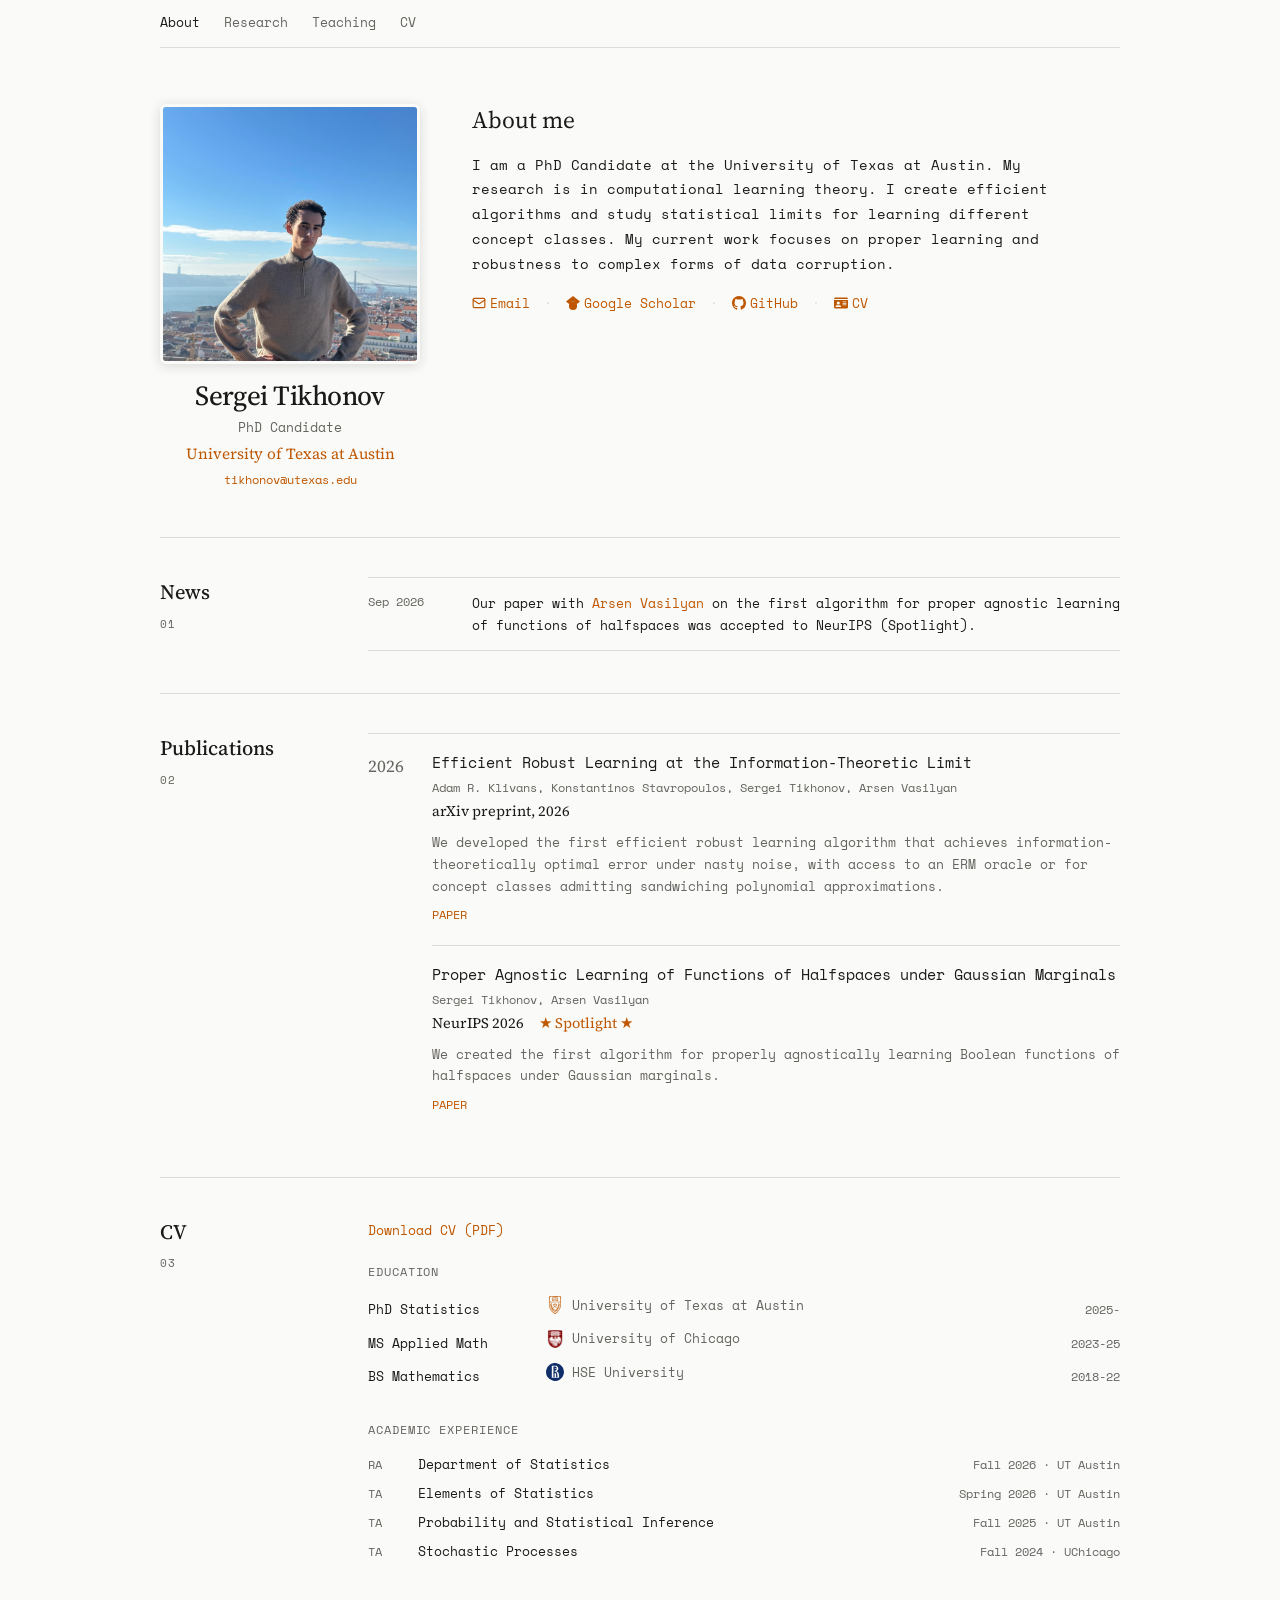
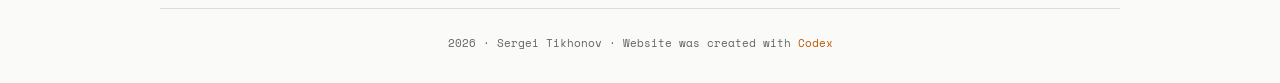
==== index.html @ 5e5179f5 "Add files via upload" ====
<!doctype html>
<html lang="en">
<head>
  <meta charset="utf-8">
  <meta name="viewport" content="width=device-width, initial-scale=1">
  <meta name="description" content="Sergei Tikhonov — PhD Candidate at the University of Texas at Austin working in computational learning theory.">
  <meta name="theme-color" content="#fafaf8">
  <title>Sergei Tikhonov</title>
  <link rel="icon" href="favicon.svg?v=6" type="image/svg+xml" sizes="any">
  <link rel="icon" href="favicon-32.png?v=6" type="image/png" sizes="32x32">
  <link rel="icon" href="favicon-512.png?v=6" type="image/png" sizes="512x512">
  <link rel="apple-touch-icon" href="apple-touch-icon.png?v=6" sizes="180x180">

  <!--
    Before publishing:
    1. Put your photo next to this file and name it portrait.jpg.
    2. Keep favicon.svg next to this file.
    3. Edit any text marked "Update this".
  -->

  <link rel="preconnect" href="https://fonts.googleapis.com">
  <link rel="preconnect" href="https://fonts.gstatic.com" crossorigin>
  <link href="https://fonts.googleapis.com/css2?family=Source+Serif+4:ital,opsz,wght@0,8..60,400;0,8..60,500;1,8..60,400&amp;family=Space+Mono:ital,wght@0,400;1,400&amp;display=swap" rel="stylesheet">

  <style>
    :root {
      color-scheme: light dark;
      --paper: light-dark(#fafaf8, #181816);
      --ink: light-dark(#1a1a1a, #efeee9);
      --muted: light-dark(#66645f, #aaa8a0);
      --orange: light-dark(#bf5700, #ec8b4e);
      --orange-hover: light-dark(#8f4100, #f2a06e);
      --rule: light-dark(#e0ddd8, #3c3b37);
      --photo: light-dark(#d9d6cf, #30312f);
    }

    * {
      box-sizing: border-box;
    }

    html {
      scroll-behavior: smooth;
    }

    body {
      margin: 0;
      overflow-x: hidden;
      background: var(--paper);
      color: var(--ink);
      font-family: "Space Mono", "Courier New", monospace;
      font-size: 15px;
      line-height: 1.6;
      -webkit-font-smoothing: antialiased;
    }

    a {
      color: var(--orange);
      text-decoration: none;
      text-underline-offset: 3px;
    }

    a:hover {
      color: var(--orange-hover);
    }

    a:focus-visible {
      outline: 2px solid var(--orange);
      outline-offset: 4px;
      border-radius: 2px;
    }

    .page {
      width: min(100%, 1008px);
      margin: 0 auto;
      padding: 0 24px;
    }

    .nav {
      display: flex;
      align-items: center;
      gap: 24px;
      min-height: 48px;
      border-bottom: 1px solid var(--rule);
      font-size: 0.8rem;
    }

    .nav-home {
      color: var(--ink);
    }

    .nav-links {
      display: flex;
      gap: 24px;
    }

    .nav-links a {
      color: var(--muted);
    }

    .nav-links a:hover {
      color: var(--orange);
    }

    .hero {
      display: grid;
      grid-template-columns: 264px minmax(0, 1fr);
      gap: 48px;
      align-items: start;
      padding: 56px 0 48px;
      border-bottom: 1px solid var(--rule);
    }

    .profile {
      width: 260px;
      text-align: center;
    }

    .portrait {
      position: relative;
      width: 260px;
      height: 260px;
      overflow: hidden;
      border: 3px solid var(--paper);
      border-radius: 6px;
      background:
        linear-gradient(145deg, transparent 0 55%, color-mix(in srgb, var(--orange) 22%, transparent) 56%),
        var(--photo);
      box-shadow: 0 2px 12px color-mix(in srgb, var(--ink) 15%, transparent);
    }

    .portrait img {
      position: absolute;
      inset: 0;
      z-index: 2;
      width: 100%;
      height: 100%;
      object-fit: cover;
    }

    .portrait-placeholder {
      position: absolute;
      inset: 0;
      display: grid;
      place-items: center;
      color: var(--muted);
      font-size: 0.7rem;
    }

    .profile h1,
    .section h2,
    .theme h3 {
      margin: 0;
      font-family: "Source Serif 4", Georgia, serif;
      font-weight: 500;
    }

    .profile h1 {
      margin-top: 15px;
      font-size: 1.72rem;
      line-height: 1.2;
      letter-spacing: -0.02em;
    }

    .subtitle {
      margin: 5px 0 0;
      color: var(--muted);
      font-size: 0.82rem;
    }

    .affiliation {
      margin: 4px 0 0;
      font-family: "Source Serif 4", Georgia, serif;
      font-size: 0.96rem;
      white-space: nowrap;
    }

    .email {
      margin: 4px 0 0;
      font-size: 0.72rem;
    }

    .statement {
      max-width: 600px;
      margin: 0;
      font-family: "Source Serif 4", Georgia, serif;
      font-size: 1.48rem;
      line-height: 1.38;
    }

    .bio {
      max-width: 620px;
      margin: 16px 0 0;
      font-size: 0.9rem;
      line-height: 1.72;
    }

    .contact {
      display: flex;
      flex-wrap: wrap;
      gap: 14px;
      align-items: center;
      margin-top: 16px;
      font-size: 0.82rem;
    }

    .contact a {
      display: inline-flex;
      gap: 4px;
      align-items: center;
    }

    .contact svg {
      width: 14px;
      height: 14px;
      flex-shrink: 0;
    }

    .separator {
      color: var(--rule);
    }

    .section {
      display: grid;
      grid-template-columns: 166px minmax(0, 1fr);
      gap: 42px;
      padding: 39px 0 42px;
      border-bottom: 1px solid var(--rule);
      scroll-margin-top: 18px;
    }

    .section-heading {
      padding-top: 1px;
    }

    .section h2 {
      font-size: 1.28rem;
      line-height: 1.45;
    }

    .section-index {
      display: block;
      margin-top: 7px;
      color: var(--muted);
      font-size: 0.7rem;
      letter-spacing: 0.08em;
    }

    .theme h3 {
      font-size: 1.14rem;
      line-height: 1.4;
    }

    .theme p {
      margin: 12px 0 0;
      font-size: 0.9rem;
      line-height: 1.72;
    }

    .news-list {
      border-top: 1px solid var(--rule);
    }

    .news-item {
      display: grid;
      grid-template-columns: 82px 1fr;
      gap: 22px;
      padding: 14px 0;
      border-bottom: 1px solid var(--rule);
      font-size: 0.84rem;
      line-height: 1.65;
    }

    .news-item time {
      color: var(--muted);
      font-size: 0.73rem;
      white-space: nowrap;
    }

    .year-group {
      display: grid;
      grid-template-columns: 64px 1fr;
      border-top: 1px solid var(--rule);
    }

    .year {
      margin: 0;
      padding-top: 19px;
      color: var(--muted);
      font-family: "Source Serif 4", Georgia, serif;
      font-size: 1.08rem;
      font-weight: 400;
    }

    .paper {
      padding: 18px 0 20px;
    }

    .year-papers {
      min-width: 0;
    }

    .year-papers .paper + .paper {
      border-top: 1px solid var(--rule);
    }

    .paper-title {
      margin: 0;
      font-size: 0.92rem;
      font-weight: 400;
      line-height: 1.48;
    }

    .paper-title a {
      color: var(--ink);
    }

    .paper-title a:hover {
      color: var(--orange);
    }

    .authors {
      margin: 4px 0 0;
      color: var(--muted);
      font-size: 0.78rem;
    }

    .venue {
      margin: 2px 0 0;
      font-family: "Source Serif 4", Georgia, serif;
      font-size: 0.91rem;
      font-style: normal;
    }

    .spotlight {
      display: inline-block;
      margin-left: 1em;
      color: var(--orange);
      white-space: nowrap;
    }

    .contribution {
      margin: 9px 0 0;
      color: var(--muted);
      font-size: 0.82rem;
      line-height: 1.65;
    }

    .paper-links {
      margin-top: 9px;
      font-size: 0.72rem;
      text-transform: uppercase;
    }

    .cv-group + .cv-group {
      margin-top: 30px;
    }

    .cv-download {
      display: inline-block;
      margin: 0 0 22px;
      font-size: 0.82rem;
    }

    .cv-subheading {
      margin: 0 0 10px;
      color: var(--muted);
      font-size: 0.72rem;
      font-weight: 400;
      letter-spacing: 0.08em;
      text-transform: uppercase;
    }

    .cv-row {
      display: grid;
      gap: 18px;
      align-items: baseline;
      padding: 4px 0;
      font-size: 0.82rem;
    }

    .cv-education {
      grid-template-columns: 160px minmax(0, 1fr) auto;
    }

    .institution {
      display: flex;
      align-items: center;
      min-width: 0;
      color: var(--muted);
    }

    .school-icon {
      width: 18px;
      height: 18px;
      flex: 0 0 18px;
      margin-right: 8px;
      object-fit: contain;
    }

    .cv-year,
    .cv-role,
    .cv-meta {
      color: var(--muted);
      font-size: 0.72rem;
      white-space: nowrap;
    }

    .cv-experience {
      grid-template-columns: 32px minmax(0, 1fr) 174px;
    }

    .cv-meta {
      text-align: right;
    }

    .cv-experience > span:nth-child(2) {
      white-space: nowrap;
    }

    .footer {
      padding: 25px 0 31px;
      color: var(--muted);
      font-size: 0.7rem;
      text-align: center;
    }

    .codex {
      color: var(--orange);
    }

    @media (max-width: 760px) {
      .nav-links {
        gap: 15px;
      }

      .hero {
        grid-template-columns: 234px minmax(0, 1fr);
        gap: 30px;
      }

      .profile,
      .portrait {
        width: 230px;
      }

      .portrait {
        height: 230px;
      }

      .section {
        grid-template-columns: 148px minmax(0, 1fr);
        gap: 30px;
      }

      .cv-experience {
        grid-template-columns: 32px minmax(0, 1fr);
        gap: 3px 18px;
      }

      .cv-experience .cv-meta {
        grid-column: 2;
        text-align: left;
      }
    }

    @media (max-width: 680px) {
      .cv-education {
        grid-template-columns: minmax(0, 1fr) auto;
        gap: 3px 18px;
      }

      .cv-education .institution {
        grid-column: 1;
      }

      .cv-education .cv-year {
        grid-column: 2;
        grid-row: 1;
      }
    }

    @media (max-width: 560px) {
      .page {
        padding: 0 18px;
      }

      .nav {
        gap: 14px;
        min-height: 44px;
      }

      .nav-links {
        gap: 12px;
        font-size: 0.74rem;
      }

      .hero,
      .section {
        grid-template-columns: 1fr;
        gap: 25px;
      }

      .hero {
        padding: 35px 0 38px;
      }

      .profile,
      .portrait {
        width: 260px;
      }

      .profile {
        margin: 0 auto;
      }

      .portrait {
        height: 260px;
      }

      .section {
        padding: 32px 0 35px;
      }

      .section-heading {
        display: flex;
        align-items: baseline;
      }

      .section-index {
        display: inline;
        margin: 0 0 0 9px;
      }

      .year-group {
        grid-template-columns: 1fr;
      }

      .year {
        padding-bottom: 2px;
      }
    }

    @media (max-width: 480px) {
      .cv-experience > span:nth-child(2) {
        white-space: normal;
      }
    }

    @media (max-width: 390px) {
      .nav {
        align-items: flex-start;
        flex-direction: column;
        gap: 4px;
        padding: 9px 0 11px;
      }

      .news-item {
        grid-template-columns: 1fr;
        gap: 2px;
      }
    }
  </style>
</head>

<body>
  <main class="page">
    <header class="nav">
      <a class="nav-home" href="#about">About</a>
      <nav class="nav-links" aria-label="Primary navigation">
        <a href="research.html">Research</a>
        <a href="teaching.html">Teaching</a>
        <a href="#cv">CV</a>
      </nav>
    </header>

    <section class="hero" id="about">
      <div class="profile">
        <div class="portrait">
          <span class="portrait-placeholder">Add portrait.jpg</span>
          <img src="portrait.jpg" alt="Portrait of Sergei Tikhonov" onerror="this.style.display='none'">
        </div>
        <h1>Sergei Tikhonov</h1>
        <p class="subtitle">PhD Candidate</p>
        <p class="affiliation"><a href="https://www.utexas.edu/">University of Texas at Austin</a></p>
        <p class="email"><a href="mailto:tikhonov@utexas.edu">tikhonov@utexas.edu</a></p>
      </div>

      <div>
        <p class="statement">About me</p>
        <p class="bio">I am a PhD Candidate at the University of Texas at Austin. My research is in computational learning theory. I create efficient algorithms and study statistical limits for learning different concept classes. My current work focuses on proper learning and robustness to complex forms of data corruption.</p>
        <div class="contact" aria-label="Contact and academic links">
          <a href="mailto:tikhonov@utexas.edu">
            <svg viewBox="0 0 24 24" fill="none" stroke="currentColor" stroke-width="2" stroke-linecap="round" stroke-linejoin="round" aria-hidden="true" focusable="false">
              <rect x="2" y="4" width="20" height="16" rx="2"></rect>
              <path d="m22 7-8.97 5.7a1.94 1.94 0 0 1-2.06 0L2 7"></path>
            </svg>
            Email
          </a>
          <span class="separator">·</span>
          <a href="https://scholar.google.com/citations?user=8LWzpOkAAAAJ&amp;hl=en&amp;oi=sra" target="_blank" rel="noopener noreferrer">
            <svg viewBox="0 0 24 24" fill="currentColor" aria-hidden="true" focusable="false">
              <path d="M5.242 13.769 0 9.5 12 0l12 9.5-5.242 4.269C17.548 11.249 14.978 9.5 12 9.5c-2.977 0-5.548 1.748-6.758 4.269zM12 10a7 7 0 1 0 0 14 7 7 0 0 0 0-14z"></path>
            </svg>
            Google Scholar
          </a>
          <span class="separator">·</span>
          <a href="https://github.com/sstikhonov" target="_blank" rel="noopener noreferrer">
            <svg viewBox="0 0 24 24" fill="currentColor" aria-hidden="true" focusable="false">
              <path d="M12 0C5.37 0 0 5.37 0 12c0 5.31 3.435 9.795 8.205 11.385.6.105.825-.255.825-.57 0-.285-.015-1.23-.015-2.235-3.015.555-3.795-.735-4.035-1.41-.135-.345-.72-1.41-1.23-1.695-.42-.225-1.02-.78-.015-.795.945-.015 1.62.87 1.845 1.23 1.08 1.815 2.805 1.305 3.495.99.105-.78.42-1.305.765-1.605-2.67-.3-5.46-1.335-5.46-5.925 0-1.305.465-2.385 1.23-3.225-.12-.3-.54-1.53.12-3.18 0 0 1.005-.315 3.3 1.23.96-.27 1.98-.405 3-.405s2.04.135 3 .405c2.295-1.56 3.3-1.23 3.3-1.23.66 1.65.24 2.88.12 3.18.765.84 1.23 1.905 1.23 3.225 0 4.605-2.805 5.625-5.475 5.925.435.375.81 1.095.81 2.22 0 1.605-.015 2.895-.015 3.3 0 .315.225.69.825.57A12.02 12.02 0 0 0 24 12c0-6.63-5.37-12-12-12z"></path>
            </svg>
            GitHub
          </a>
          <span class="separator">·</span>
          <a href="#cv">
            <svg viewBox="0 0 576 512" fill="currentColor" aria-hidden="true" focusable="false">
              <path d="M0 96h576c0-35.3-28.7-64-64-64H64C28.7 32 0 60.7 0 96zm0 32v288c0 35.3 28.7 64 64 64h448c35.3 0 64-28.7 64-64V128H0zm64 277.3c0-29.5 23.9-53.3 53.3-53.3h117.3c29.5 0 53.3 23.9 53.3 53.3 0 5.9-4.8 10.7-10.7 10.7H74.7c-5.9 0-10.7-4.8-10.7-10.7zM176 192a64 64 0 1 1 0 128 64 64 0 1 1 0-128zm176 16c0-8.8 7.2-16 16-16h128c8.8 0 16 7.2 16 16s-7.2 16-16 16H368c-8.8 0-16-7.2-16-16zm0 64c0-8.8 7.2-16 16-16h128c8.8 0 16 7.2 16 16s-7.2 16-16 16H368c-8.8 0-16-7.2-16-16zm0 64c0-8.8 7.2-16 16-16h128c8.8 0 16 7.2 16 16s-7.2 16-16 16H368c-8.8 0-16-7.2-16-16z"></path>
            </svg>
            CV
          </a>
        </div>
      </div>
    </section>

    <section class="section" id="news">
      <div class="section-heading">
        <h2>News</h2>
        <span class="section-index">01</span>
      </div>
      <div class="news-list">
        <div class="news-item">
          <time datetime="2026-09">Sep 2026</time>
          <span>Our paper with <a href="https://www.vasilyan.net/">Arsen Vasilyan</a> on the first algorithm for proper agnostic learning of functions of halfspaces was accepted to NeurIPS (Spotlight).</span>
        </div>
        <!-- Update this: copy the news-item block above to add future news. -->
      </div>
    </section>

    <section class="section" id="publications">
      <div class="section-heading">
        <h2>Publications</h2>
        <span class="section-index">02</span>
      </div>
      <div class="year-group">
        <h3 class="year">2026</h3>
        <div class="year-papers">
          <article class="paper">
            <h4 class="paper-title">
              <a href="https://arxiv.org/abs/2609.17655">Efficient Robust Learning at the Information-Theoretic Limit</a>
            </h4>
            <p class="authors">Adam R. Klivans, Konstantinos Stavropoulos, Sergei Tikhonov, Arsen Vasilyan</p>
            <p class="venue">arXiv preprint, 2026</p>
            <p class="contribution">We developed the first efficient robust learning algorithm that achieves information-theoretically optimal error under nasty noise, with access to an ERM oracle or for concept classes admitting sandwiching polynomial approximations.</p>
            <div class="paper-links">
              <a href="https://arxiv.org/abs/2609.17655">Paper</a>
            </div>
          </article>

          <article class="paper">
            <h4 class="paper-title">
              <a href="https://arxiv.org/abs/2605.27594v1">Proper Agnostic Learning of Functions of Halfspaces under Gaussian Marginals</a>
            </h4>
            <p class="authors">Sergei Tikhonov, Arsen Vasilyan</p>
            <p class="venue">NeurIPS 2026<span class="spotlight"><span aria-hidden="true">★ </span>Spotlight<span aria-hidden="true"> ★</span></span></p>
            <p class="contribution">We created the first algorithm for properly agnostically learning Boolean functions of halfspaces under Gaussian marginals.</p>
            <div class="paper-links">
              <a href="https://arxiv.org/abs/2605.27594v1">Paper</a>
            </div>
          </article>
        </div>
      </div>
    </section>

    <section class="section" id="cv">
      <div class="section-heading">
        <h2>CV</h2>
        <span class="section-index">03</span>
      </div>

      <div>
        <a class="cv-download" href="output/pdf/sergei-tikhonov-cv.pdf" target="_blank" rel="noopener noreferrer">Download CV (PDF)</a>
        <div class="cv-group">
          <h3 class="cv-subheading">Education</h3>

          <div class="cv-row cv-education">
            <span>PhD Statistics</span>
            <span class="institution"><img class="school-icon" src="[data-uri]" alt="" aria-hidden="true">University of Texas at Austin</span>
            <span class="cv-year">2025-</span>
          </div>

          <div class="cv-row cv-education">
            <span>MS Applied Math</span>
            <span class="institution"><img class="school-icon" src="[data-uri]" alt="" aria-hidden="true">University of Chicago</span>
            <span class="cv-year">2023-25</span>
          </div>

          <div class="cv-row cv-education">
            <span>BS Mathematics</span>
            <span class="institution"><img class="school-icon" src="[data-uri]" alt="" aria-hidden="true">HSE University</span>
            <span class="cv-year">2018-22</span>
          </div>
        </div>

        <div class="cv-group">
          <h3 class="cv-subheading">Academic Experience</h3>

          <div class="cv-row cv-experience">
            <span class="cv-role">RA</span>
            <span>Department of Statistics</span>
            <span class="cv-meta">Fall 2026 · UT Austin</span>
          </div>

          <div class="cv-row cv-experience">
            <span class="cv-role">TA</span>
            <span>Elements of Statistics</span>
            <span class="cv-meta">Spring 2026 · UT Austin</span>
          </div>

          <div class="cv-row cv-experience">
            <span class="cv-role">TA</span>
            <span>Probability and Statistical Inference</span>
            <span class="cv-meta">Fall 2025 · UT Austin</span>
          </div>

          <div class="cv-row cv-experience">
            <span class="cv-role">TA</span>
            <span>Stochastic Processes</span>
            <span class="cv-meta">Fall 2024 · UChicago</span>
          </div>
        </div>
      </div>
    </section>

    <footer class="footer">2026 · Sergei Tikhonov · Website was created with <span class="codex">Codex</span></footer>
  </main>
</body>
</html>
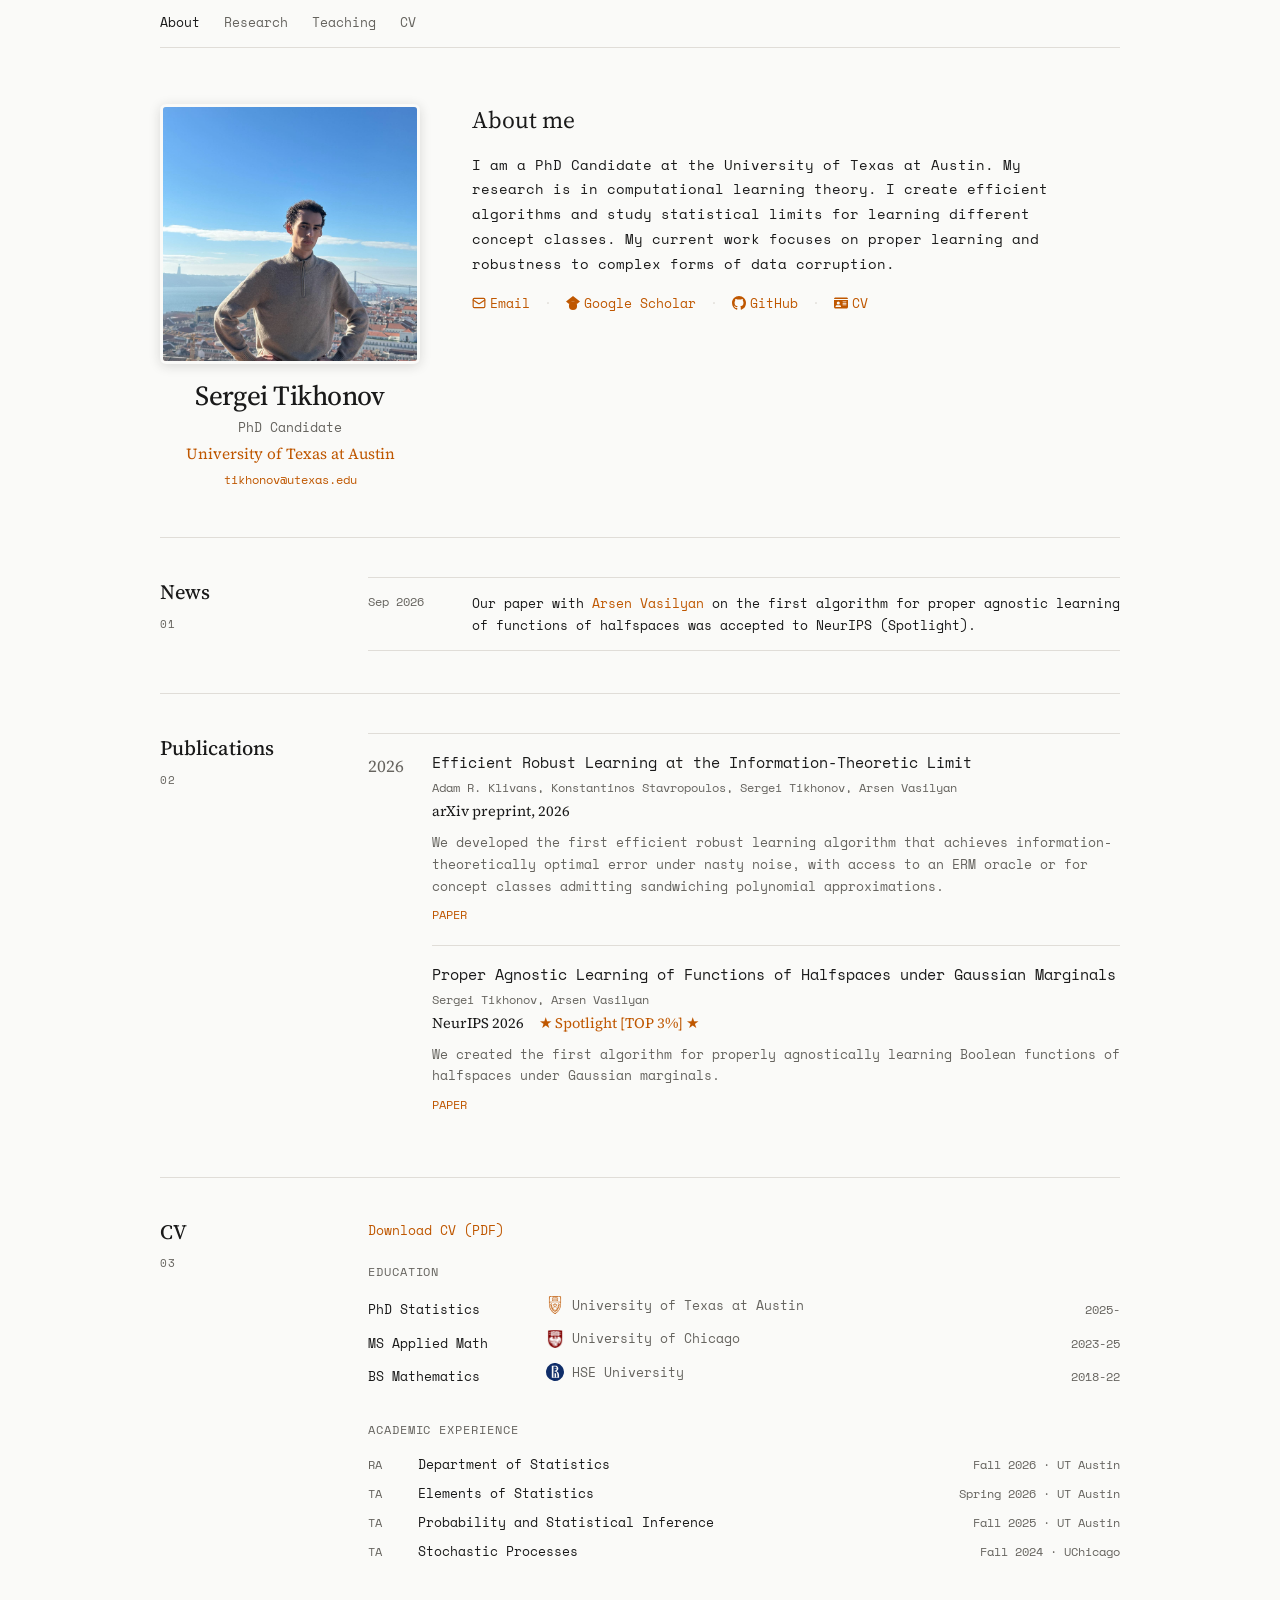
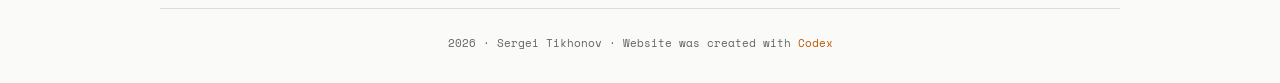
==== commit 4cd68579: "Add files via upload" ====
--- a/index.html
+++ b/index.html
@@ -660,7 +660,7 @@
               <a href="https://arxiv.org/abs/2605.27594v1">Proper Agnostic Learning of Functions of Halfspaces under Gaussian Marginals</a>
             </h4>
             <p class="authors">Sergei Tikhonov, Arsen Vasilyan</p>
-            <p class="venue">NeurIPS 2026<span class="spotlight"><span aria-hidden="true">★ </span>Spotlight<span aria-hidden="true"> ★</span></span></p>
+            <p class="venue">NeurIPS 2026<span class="spotlight"><span aria-hidden="true">★ </span>Spotlight [TOP 3%]<span aria-hidden="true"> ★</span></span></p>
             <p class="contribution">We created the first algorithm for properly agnostically learning Boolean functions of halfspaces under Gaussian marginals.</p>
             <div class="paper-links">
               <a href="https://arxiv.org/abs/2605.27594v1">Paper</a>
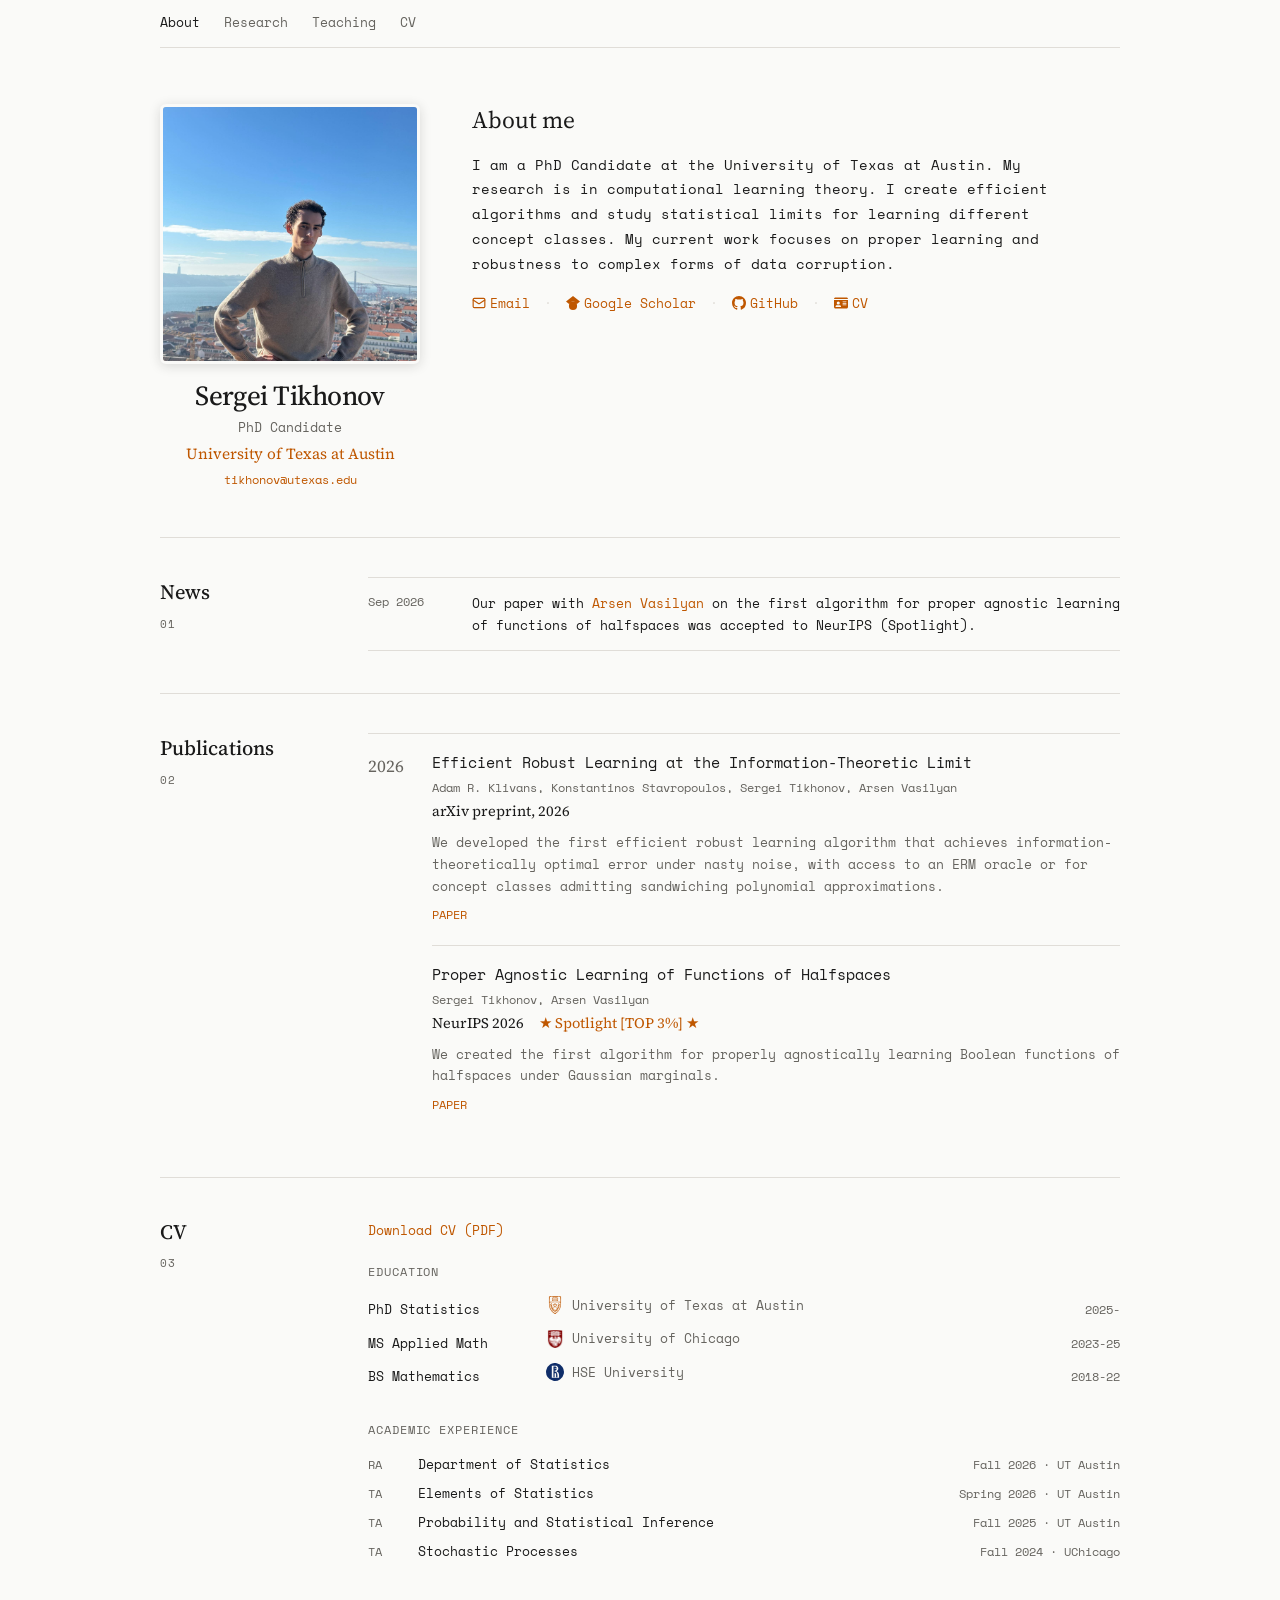
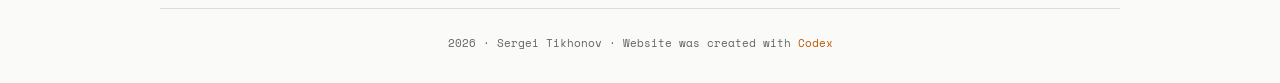
==== commit ad100ea4: "Add files via upload" ====
--- a/index.html
+++ b/index.html
@@ -657,7 +657,7 @@
 
           <article class="paper">
             <h4 class="paper-title">
-              <a href="https://arxiv.org/abs/2605.27594v1">Proper Agnostic Learning of Functions of Halfspaces under Gaussian Marginals</a>
+              <a href="https://arxiv.org/abs/2605.27594v1">Proper Agnostic Learning of Functions of Halfspaces</a>
             </h4>
             <p class="authors">Sergei Tikhonov, Arsen Vasilyan</p>
             <p class="venue">NeurIPS 2026<span class="spotlight"><span aria-hidden="true">★ </span>Spotlight [TOP 3%]<span aria-hidden="true"> ★</span></span></p>
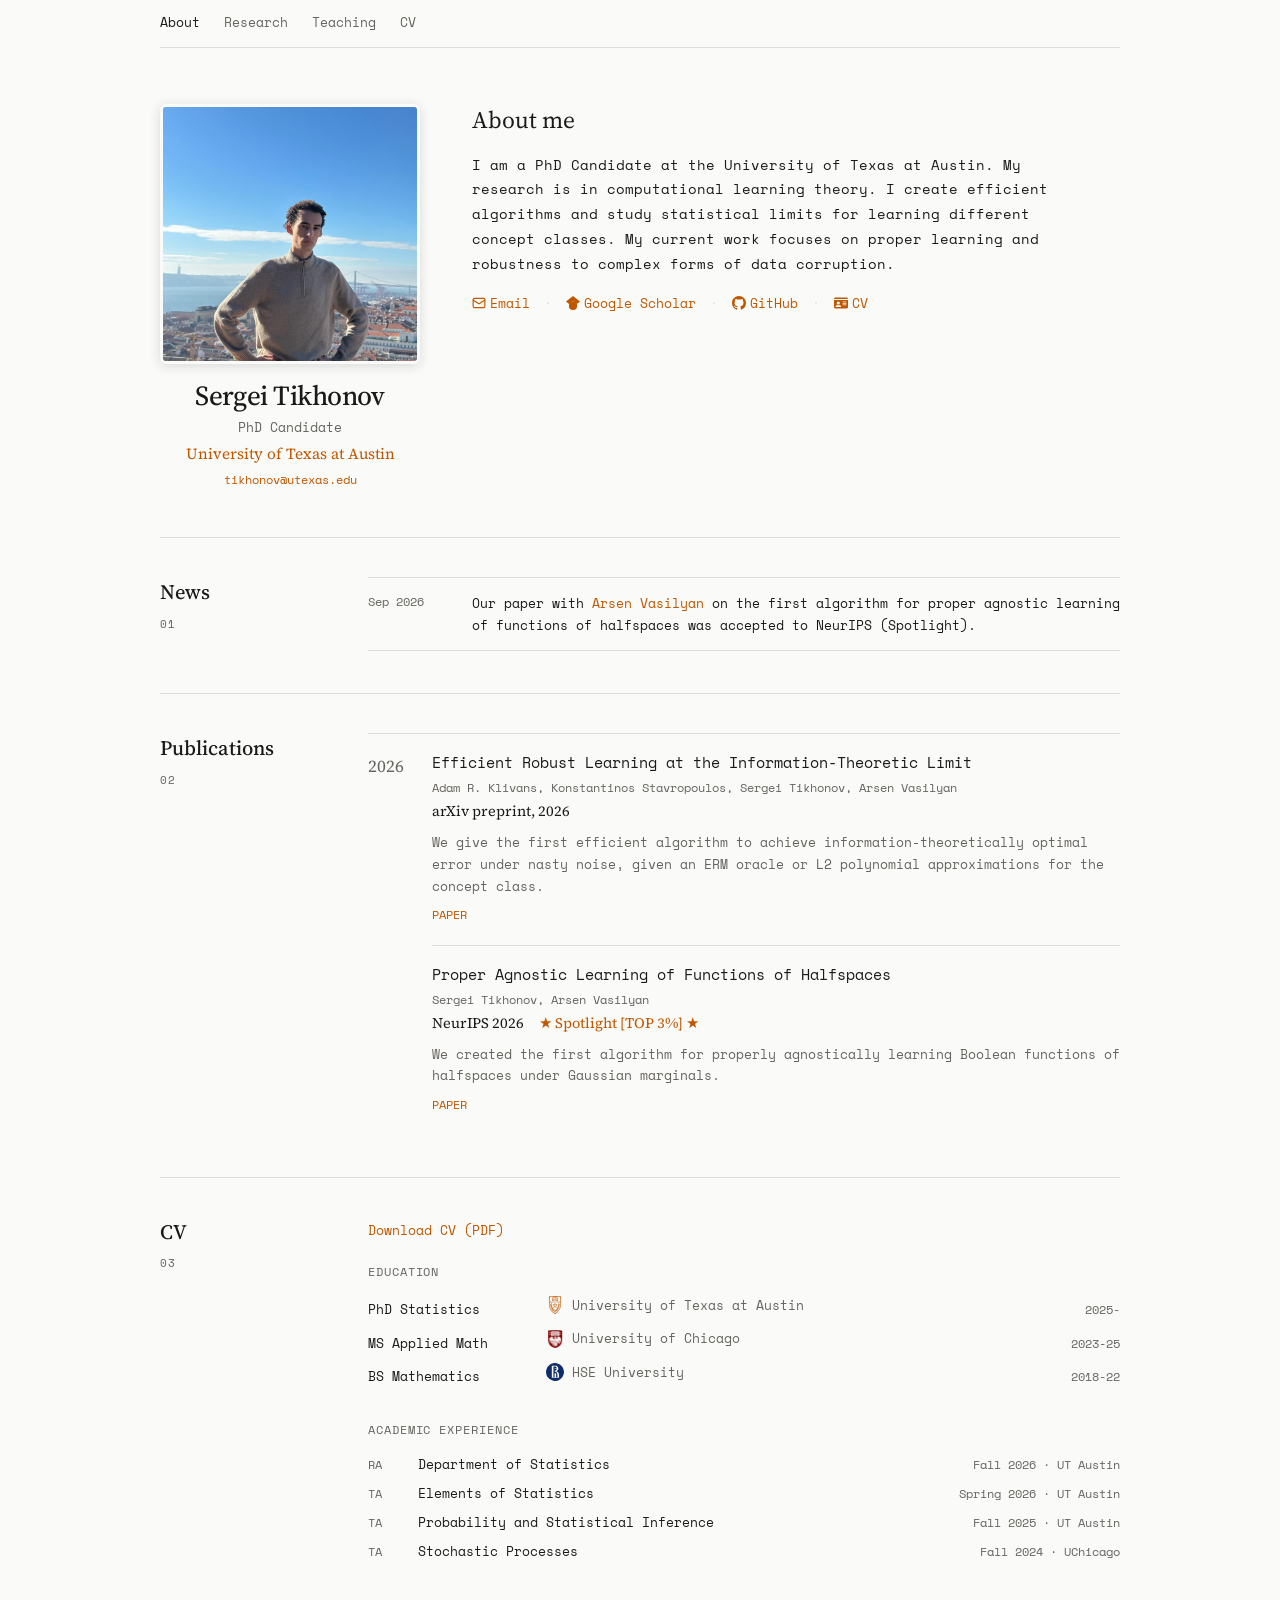
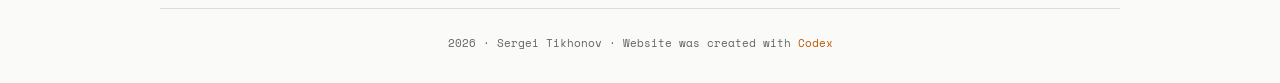
==== commit 9a594c79: "Add files via upload" ====
--- a/index.html
+++ b/index.html
@@ -649,7 +649,7 @@
             </h4>
             <p class="authors">Adam R. Klivans, Konstantinos Stavropoulos, Sergei Tikhonov, Arsen Vasilyan</p>
             <p class="venue">arXiv preprint, 2026</p>
-            <p class="contribution">We developed the first efficient robust learning algorithm that achieves information-theoretically optimal error under nasty noise, with access to an ERM oracle or for concept classes admitting sandwiching polynomial approximations.</p>
+            <p class="contribution">We give the first efficient algorithm to achieve information-theoretically optimal error under nasty noise, given an ERM oracle or L2 polynomial approximations for the concept class.</p>
             <div class="paper-links">
               <a href="https://arxiv.org/abs/2609.17655">Paper</a>
             </div>
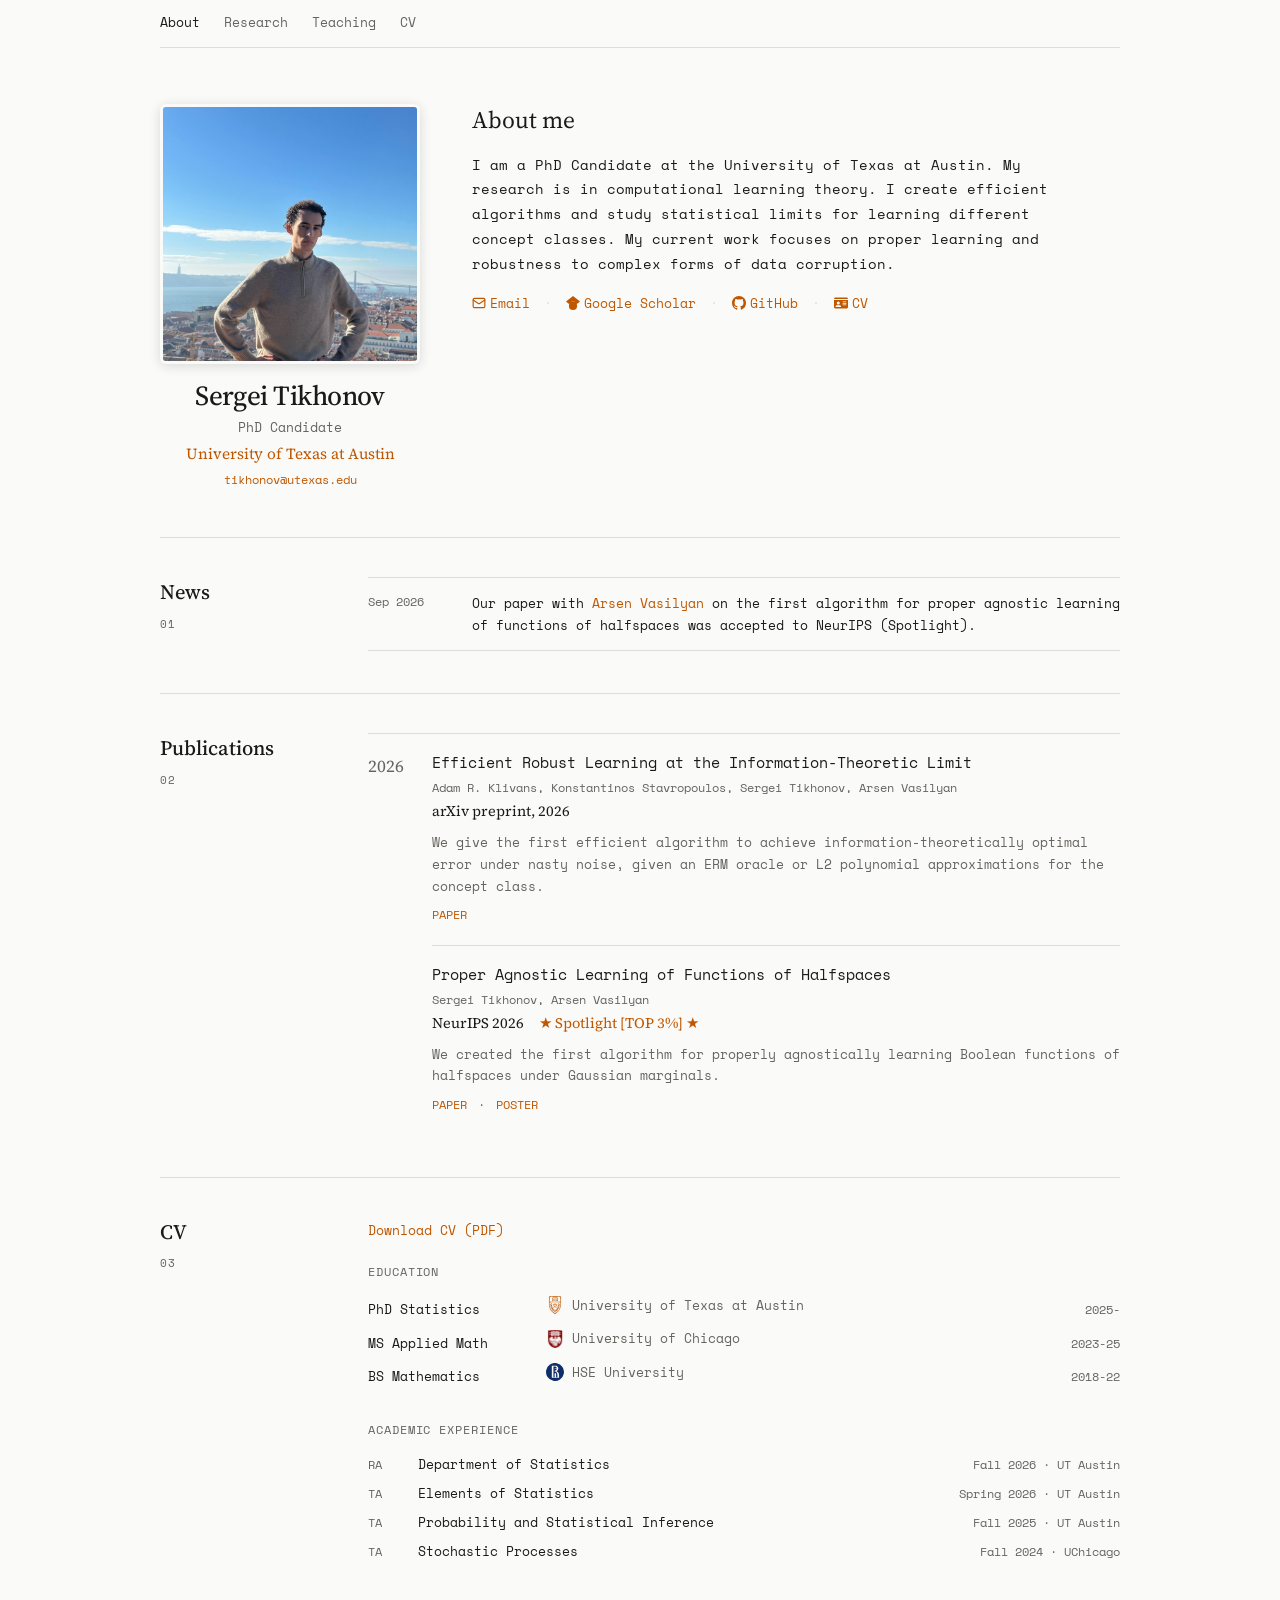
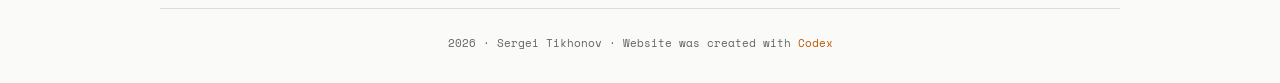
==== commit 4d8085f4: "Add files via upload" ====
--- a/index.html
+++ b/index.html
@@ -349,6 +349,11 @@
       margin-top: 9px;
       font-size: 0.72rem;
       text-transform: uppercase;
+    }
+
+    .paper-link-separator {
+      margin: 0 0.35em;
+      color: var(--muted);
     }
 
     .cv-group + .cv-group {
@@ -664,6 +669,8 @@
             <p class="contribution">We created the first algorithm for properly agnostically learning Boolean functions of halfspaces under Gaussian marginals.</p>
             <div class="paper-links">
               <a href="https://arxiv.org/abs/2605.27594v1">Paper</a>
+              <span class="paper-link-separator" aria-hidden="true">·</span>
+              <a href="neurips-2026-poster.pdf">Poster</a>
             </div>
           </article>
         </div>
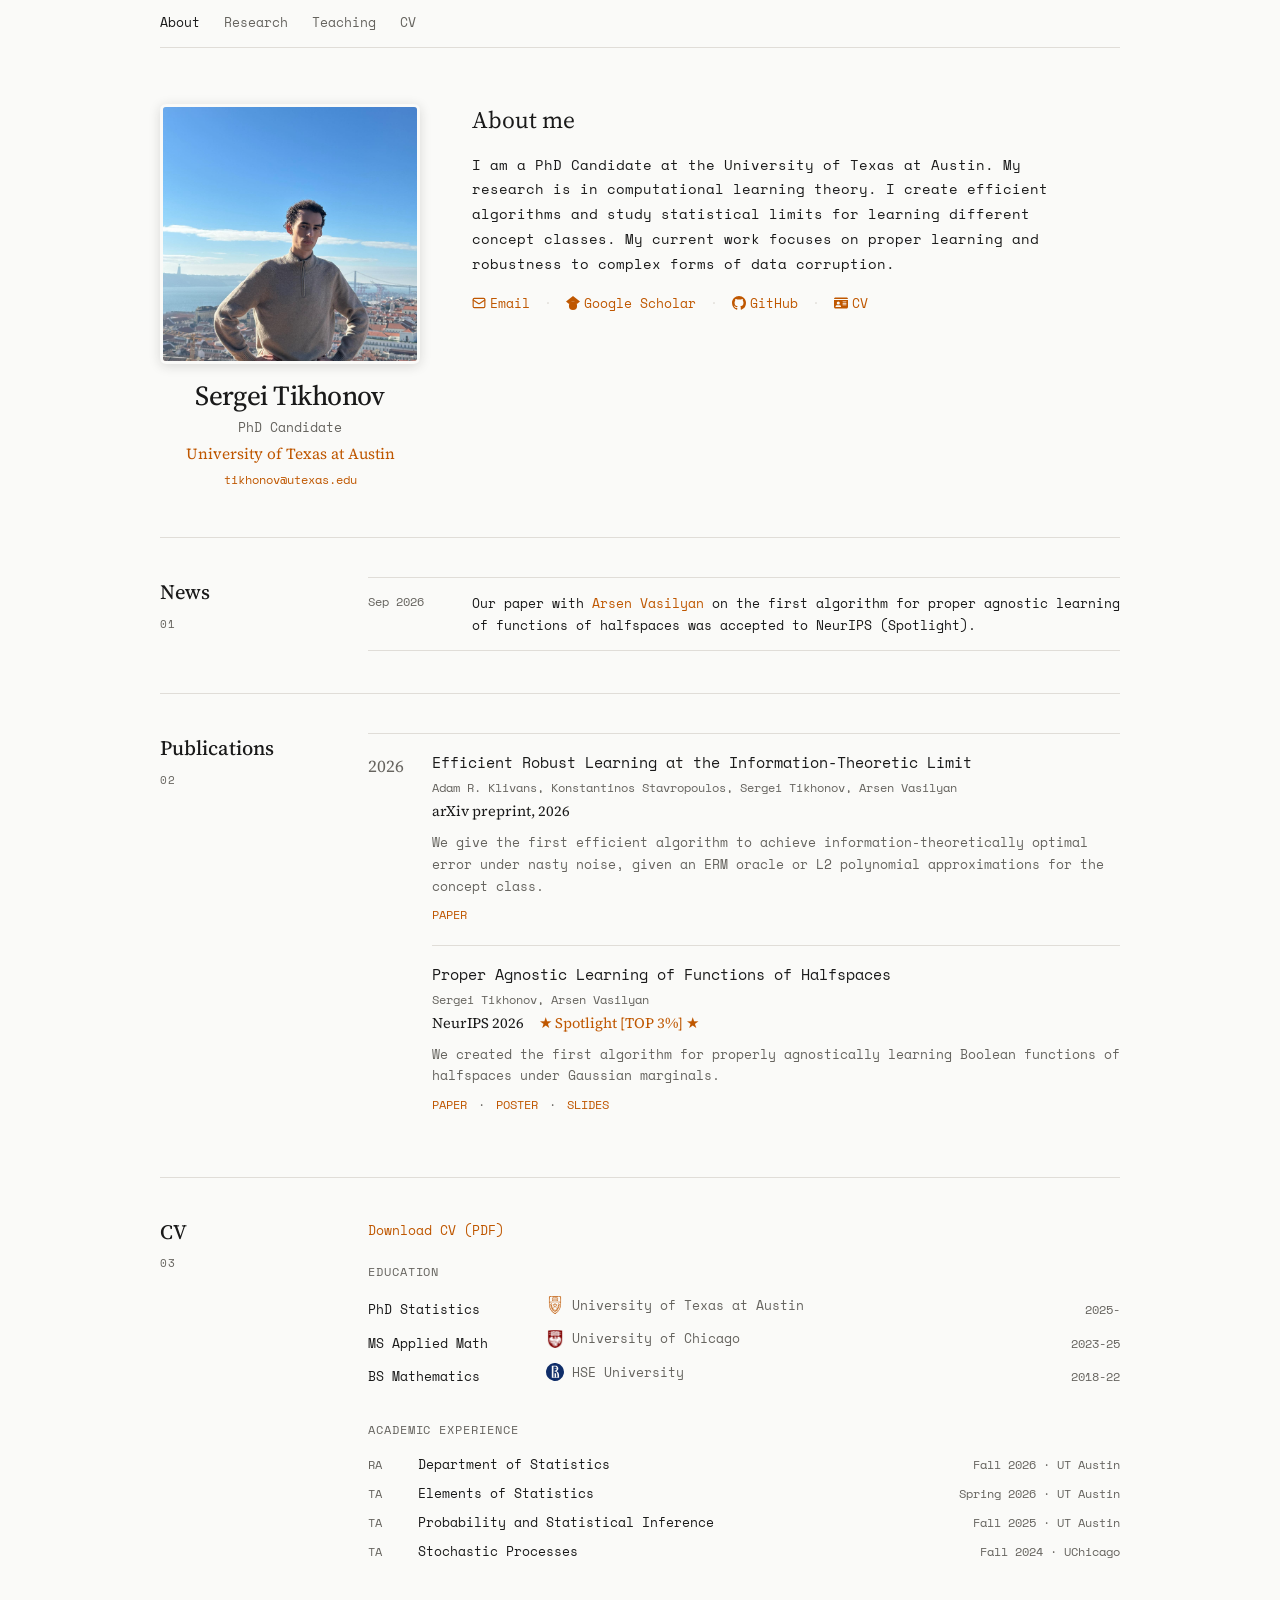
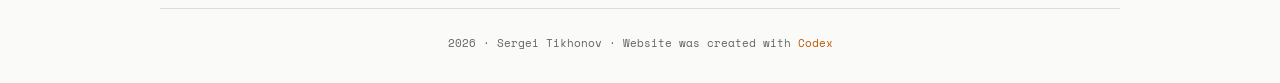
==== commit 130796bb: "Add files via upload" ====
--- a/index.html
+++ b/index.html
@@ -671,6 +671,8 @@
               <a href="https://arxiv.org/abs/2605.27594v1">Paper</a>
               <span class="paper-link-separator" aria-hidden="true">·</span>
               <a href="neurips-2026-poster.pdf">Poster</a>
+              <span class="paper-link-separator" aria-hidden="true">·</span>
+              <a href="neurips-2026-slides.pdf">Slides</a>
             </div>
           </article>
         </div>
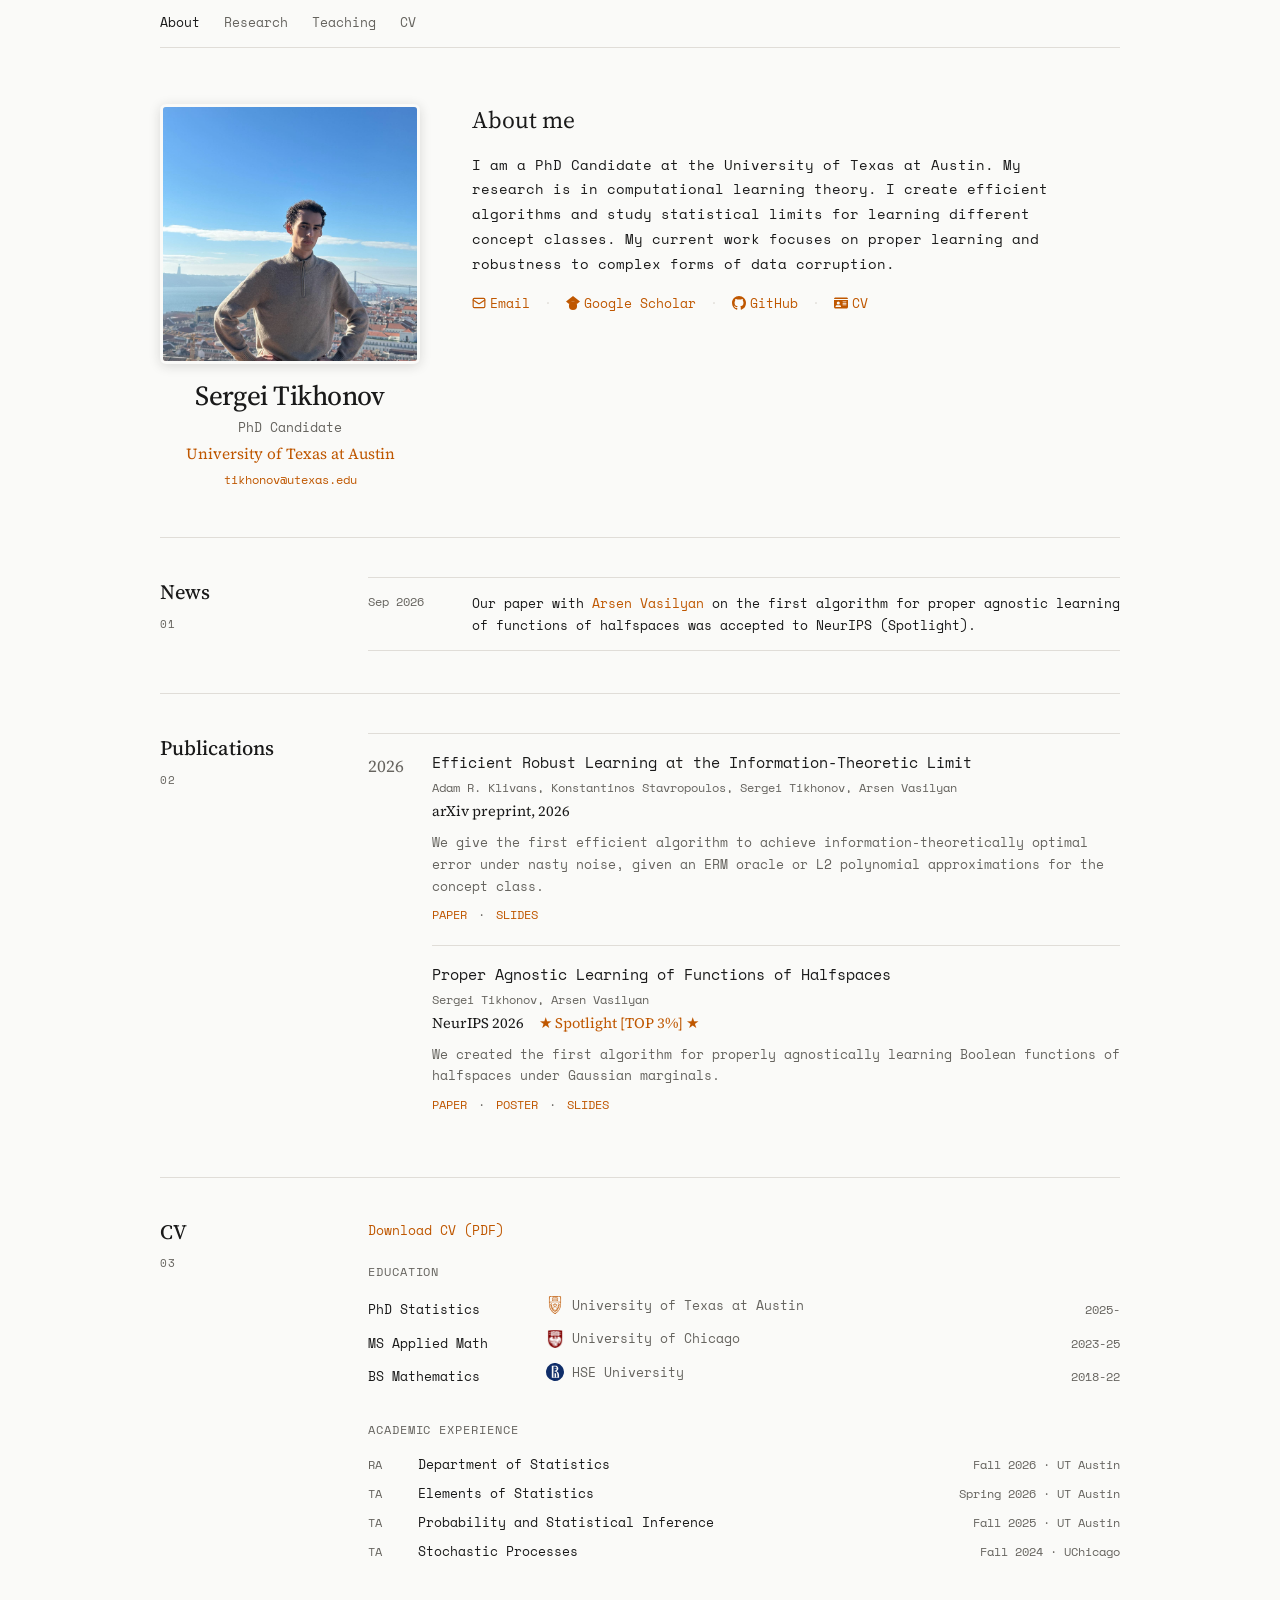
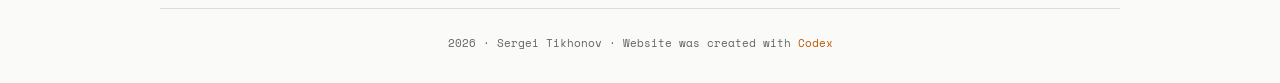
==== commit 8247c9c5: "Add files via upload" ====
--- a/index.html
+++ b/index.html
@@ -657,6 +657,8 @@
             <p class="contribution">We give the first efficient algorithm to achieve information-theoretically optimal error under nasty noise, given an ERM oracle or L2 polynomial approximations for the concept class.</p>
             <div class="paper-links">
               <a href="https://arxiv.org/abs/2609.17655">Paper</a>
+              <span class="paper-link-separator" aria-hidden="true">·</span>
+              <a href="efficient-robust-learning-slides.pdf">Slides</a>
             </div>
           </article>
 
